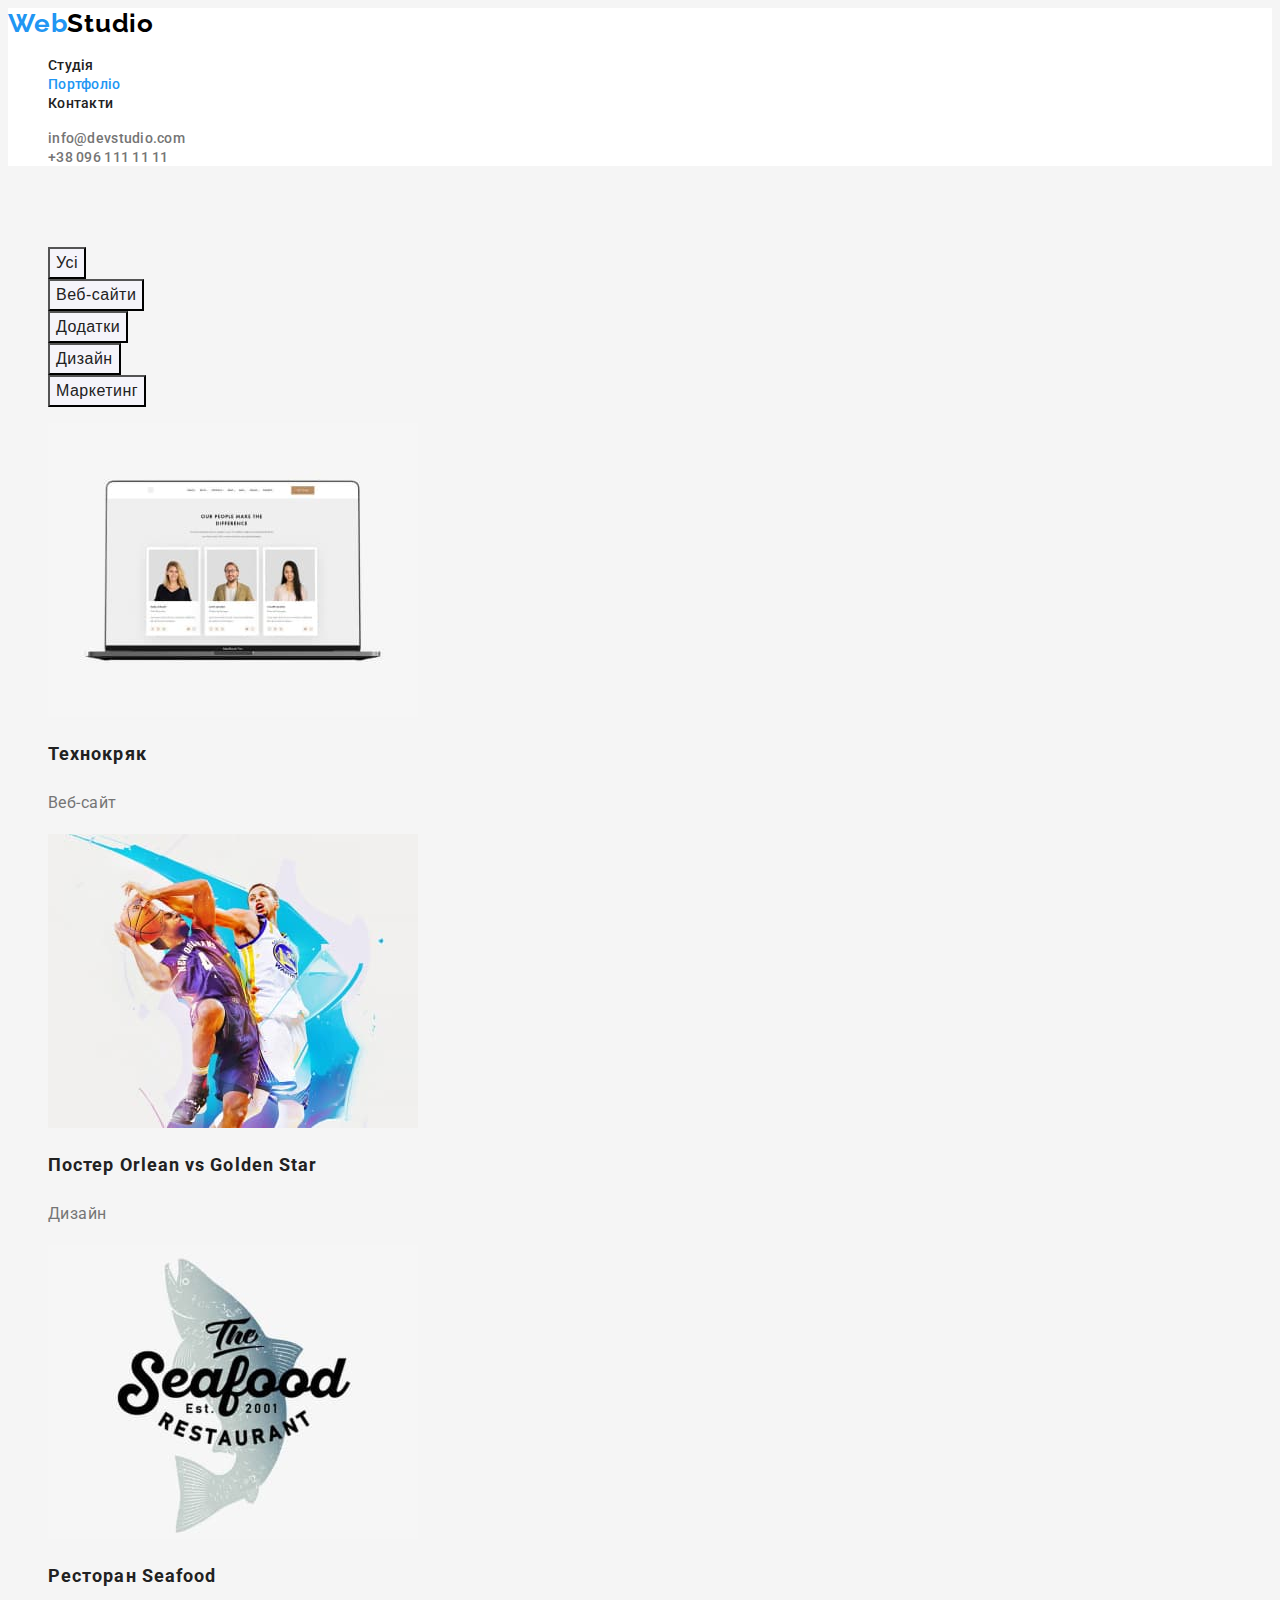
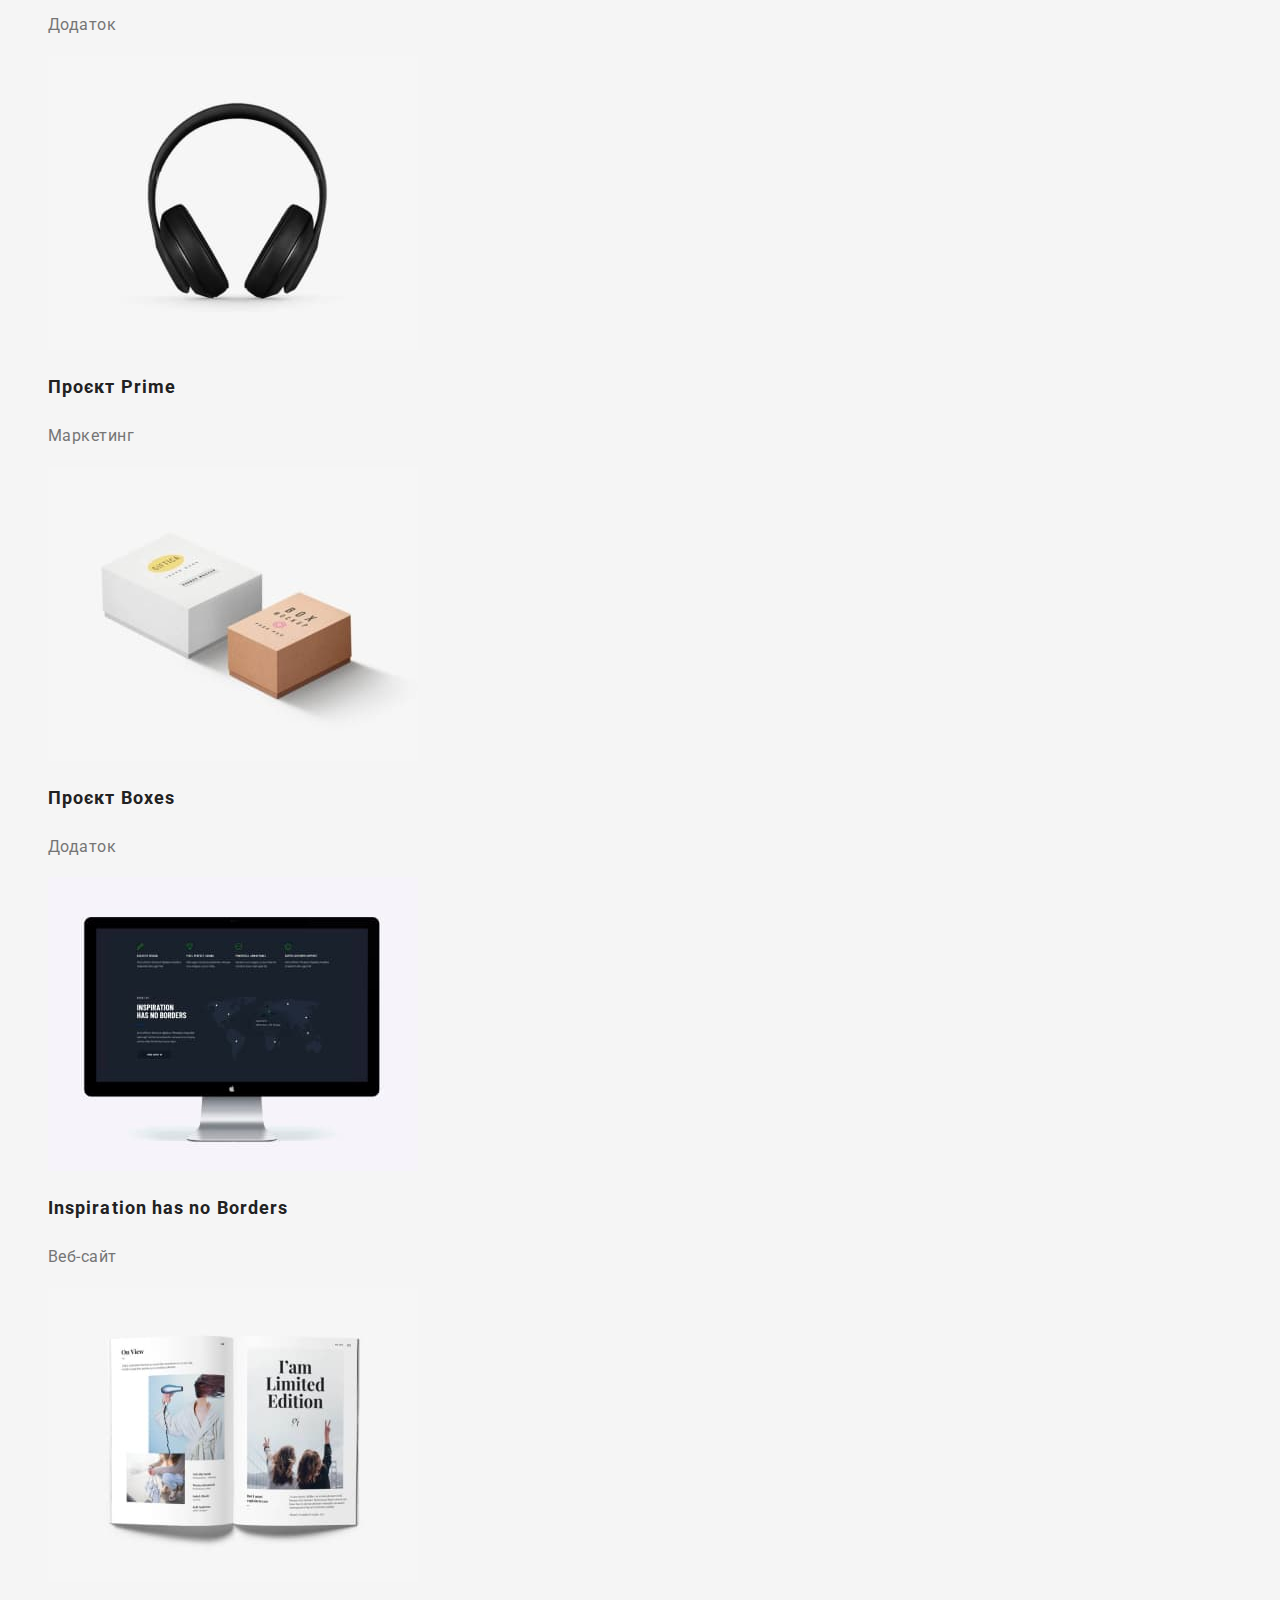
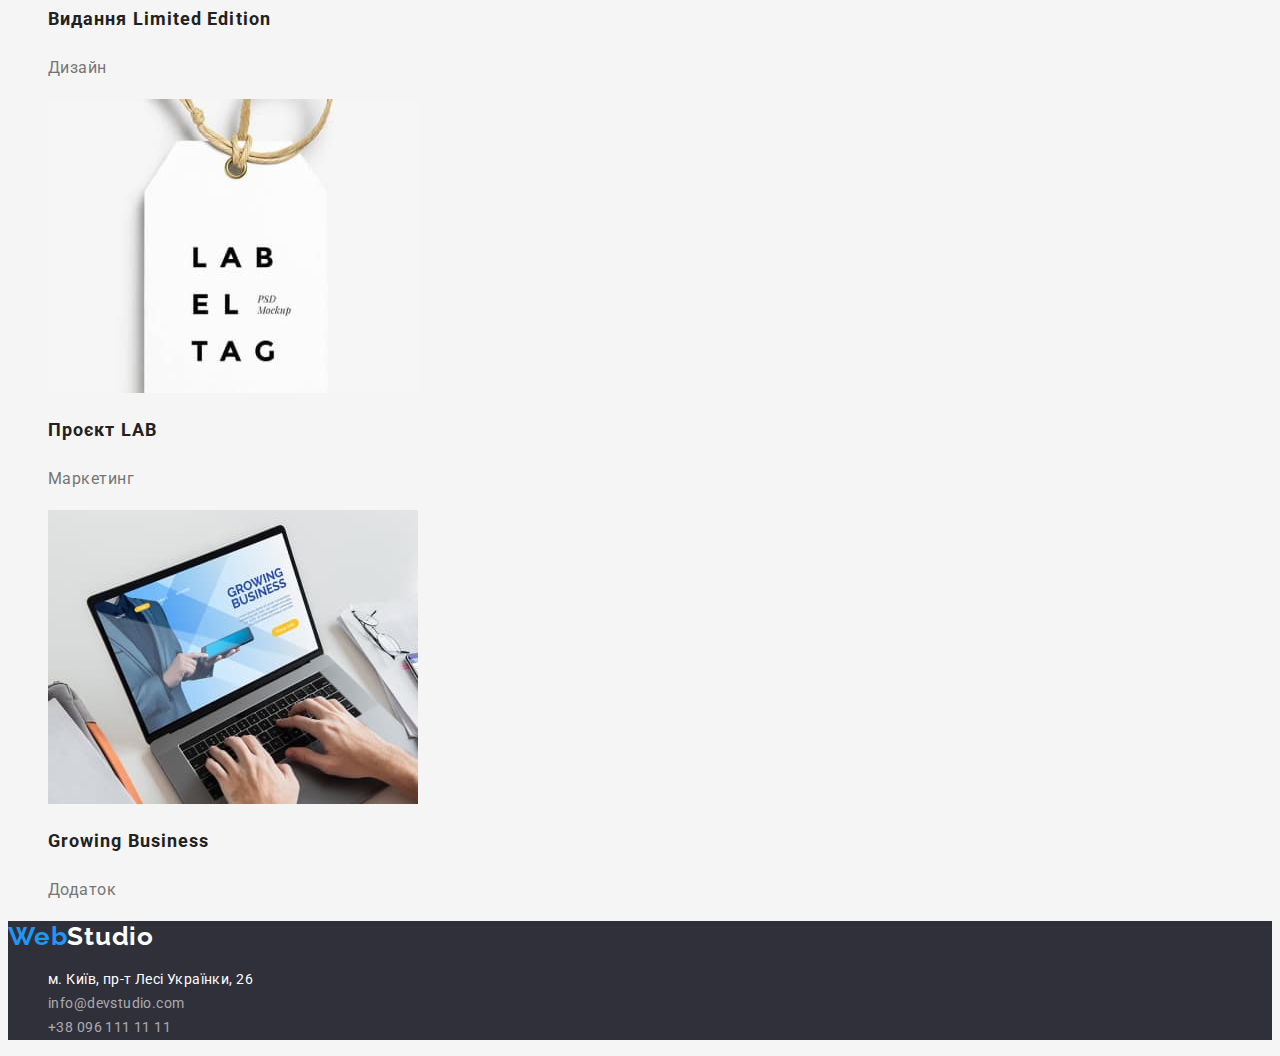
==== portfolio.html @ 273d7da5 "Files added" ====
<!DOCTYPE html>
<html lang="uk">
<head>
  <meta charset="UTF-8">
  <meta http-equiv="X-UA-Compatible" content="IE=edge">
  <meta name="viewport" content="width=device-width, initial-scale=1.0">
  <title>Портфоліо</title>
  <link rel="stylesheet" href="./css/styles.css">
  <link rel="preconnect" href="https://fonts.googleapis.com">
  <link rel="preconnect" href="https://fonts.gstatic.com" crossorigin>
  <link href="https://fonts.googleapis.com/css2?family=Raleway:wght@700&family=Roboto:wght@400;500;700;900&display=swap"
    rel="stylesheet">

</head>
<body>
  <header class="header-box">
    <nav>
      <a class="logo" href="./index.html" lang="en">Web<span class="logo-header">Studio</span></a>
      <ul class="site-nav list">
        <li><a class="link" href="./index.html">Студія</a></li>
        <li><a class="link active" href="./portfolio.html">Портфоліо</a></li>
        <li><a class="link" href="#">Контакти</a></li>
      </ul>
    </nav>
    <ul class="contacts-header list">
      <li><a class="link" href="mailto:info@devstudio.com" lang="en">info@devstudio.com</a></li>
      <li><a class="link" href="tel:+380961111111">+38 096 111 11 11</a></li>
    </ul>
  </header>

  <main>
    <section class="portfolio">
      <!-- h1 Портфоліо скритий-->
      <h1 class="title">Портфоліо</h1>
      <ul class="filter-items list" >
        <li><button class="btn" type="button">Усі</button></li>
        <li><button class="btn" type="button">Веб-сайти</button></li>
        <li><button class="btn" type="button">Додатки</button></li>
        <li><button class="btn" type="button">Дизайн</button></li>
        <li><button class="btn" type="button">Маркетинг</button></li>
      </ul>
   
      <ul class="items list">
        <li>
          <a href="#">
            <img src="./images/web-site.jpg" alt="леп-топ з веб-сайтом" width="370" height="294">
            <h2 class="subtitle">Технокряк</h2>
            <p class="text">Веб-сайт</p>
          </a>
        </li>

        <li>
          <a href="#">
            <img src="./images/basketball-players.jpg" alt="два професійних баскетболісти" width="370" height="294">
            <h2 class="subtitle" >Постер <span lang="en">Orlean vs Golden Star</span></h2>
            <p class="text">Дизайн</p>
          </a>
        </li>

        <li>
          <a href="#">
            <img src="./images/seafood-restaurant-logo.jpg" alt="" width="370" height="294">
            <h2 class="subtitle">Ресторан <span lang="en">Seafood</span></h2>
            <p class="text">Додаток</p>
          </a>
        </li>

        <li>
          <a href="#">
            <img src="./images/headphones.jpg" alt="" width="370" height="294">
            <h2 class="subtitle">Проєкт <span lang="en">Prime</span></h2>
            <p class="text">Маркетинг</p>
          </a>
        </li>

        <li>
          <a href="#">
            <img src="./images/product-boxes.jpg" alt="" width="370" height="294">
            <h2 class="subtitle">Проєкт <span lang="en">Boxes</span></h2>
            <p class="text">Додаток</p>
          </a>
        </li>

        <li>
          <a href="#">
            <img src="./images/computer-screen.jpg" alt="" width="370" height="294">
            <h2 class="subtitle" lang="en">Inspiration has no Borders</h2>
            <p class="text">Веб-сайт</p>
          </a>
        </li>

        <li>
          <a href="#">
            <img src="./images/magazine-illustration.jpg" alt="" width="370" height="294">
            <h2 class="subtitle">Видання <span lang="en">Limited Edition</span></h2>
            <p class="text">Дизайн</p>
          </a>
        </li>

        <li>
          <a href="#">
            <img src="./images/label-tag.jpg" alt="" width="370" height="294">
            <h2 class="subtitle">Проєкт <span lang="en">LAB</span></h2>
            <p class="text">Маркетинг</p>
          </a>
        </li>

        <li>
          <a href="#">
            <img src="./images/laptop-screen.jpg" alt="" width="370" height="294">
            <h2 class="subtitle" lang="en">Growing Business</h2>
            <p class="text">Додаток</p>
          </a>
        </li>
      </ul>

    </section>

  </main>
  
  <footer class="footer-box">
    <a class="logo" href="./index.html" lang="en">Web<span class="logo-footer">Studio</span></a>
    <address>
      <ul class="contacts-footer list">
        <li><a class="link address" href="https://goo.gl/maps/fWf7DQZ6pMGL4R4Q6" target="_blank">м. Київ, пр-т Лесі Українки, 26</a></li>
        <li><a class="link" href="mailto:info@devstudio.com" lang="en">info@devstudio.com</a></li>
        <li><a class="link" href="tel:+380961111111">+38 096 111 11 11</a></li>
      </ul>
    </address>
  </footer>
  </body>
</html>
---- css/styles.css ----
/* font primary and buttons color #757575 */
/* font title color #212121 */
/* white font color #FFFFFF */
/* accent color #2196F3 */
/* header logo font #000000 */
/* footer contacts font rgba(255, 255, 255, 0.6) */

/* header background color #FFFFFF */
/* primary background color #F5F5F5 */
/* secondary background color #F5F4FA */
/* hero and footer background color #2F303A */
/* active btn #188CE8 */

:root {
  --primary-color: #757575;
  --title-color: #212121;
  --accent-color: #2196F3;
  --white-font-color: #FFFFFF;
  --header-logo-color: #000000;
  --footer-contacts-color: rgba(255, 255, 255, 0.6);
  --header-background-color: #FFFFFF;
  --primary-background-color: #F5F5F5;
  --secondary-background-color: #F5F4FA;
  --hero-footer-background-color: #2F303A;
  --active-btn: #188CE8;
}


body {
  font-family: 'Roboto', sans-serif;
  color: var(--primary-color);
  background-color: var(--primary-background-color);
}




/* Logo for header and footer*/

.logo {
  font-family: 'Raleway', sans-serif;
  font-weight: 700;
  font-size: 26px;
  line-height: 1.19;
  letter-spacing: 0.03em;
  color: var(--accent-color);
}

.logo-header {
  color: var(--header-logo-color);
}

.logo-footer {
  color: var(--white-font-color);
}

/* Header */

.site-nav .link {
  font-weight: 500;
  font-size: 14px;
  line-height: 1.14;
  letter-spacing: 0.02em;
  color: var(--title-color);
}

.site-nav .active {
  color: var(--accent-color);
}

.site-nav .link:hover,
.site-nav .link:focus {
  color: var(--accent-color);
}

.contacts-header .link {
  font-weight: 500;
  font-size: 14px;
  line-height: 1.14;
  letter-spacing: 0.02em;
}

.contacts-header .link:hover,
.contacts-header .link:focus {
  color: var(--accent-color);
}

.header-box {
  background-color: var(--header-background-color);
}

/* Studio page - Hero */

.hero .title {
  font-weight: 900;
  font-size: 44px;
  line-height: 1.36;
  letter-spacing: 0.06em;
  text-transform: uppercase;
  color: var(--white-font-color);
}

.hero .btn {
  font-weight: 700;
  font-size: 16px;
  line-height: 1.87;
  letter-spacing: 0.06em;
  color: var(--white-font-color);
  background-color: var(--accent-color);
}

.hero .btn:hover,
.hero .btn:focus {
  background-color: var(--active-btn);
  cursor: pointer;
}

.hero {
  background-color: var(--hero-footer-background-color);
}

/* Studio page - Features */

.features .title {
  visibility: hidden;
}

.features .subtitle {
  font-weight: 700;
  font-size: 14px;
  line-height: 1.14;
  letter-spacing: 0.03em;
  text-transform: uppercase;
  color: var(--title-color);
}

.features .text {
  font-size: 14px;
  line-height: 1.71;
  letter-spacing: 0.03em;
}

/* Studio page - Services */

.services .title {
  font-weight: 700;
  font-size: 36px;
  line-height: 1.16;
  letter-spacing: 0.03em;
  color: var(--title-color);
}

/* Studio page - Team */

.team .title {
  font-weight: 700;
  font-size: 36px;
  line-height: 1.16;
  letter-spacing: 0.03em;
  color: var(--title-color);
}

.team .subtitle {
  font-weight: 500;
  font-size: 16px;
  line-height: 1.19;
  letter-spacing: 0.03em;
  color: var(--title-color);
}

.team .text {
  font-size: 16px;
  line-height: 1.19;
  letter-spacing: 0.03em;
}

.team {
  background-color: var(--secondary-background-color);
}

/* Portfolio page - Buttons */

.portfolio .title {
  visibility: hidden;
}

.portfolio .btn {
  font-weight: 500;
  font-size: 16px;
  line-height: 1.63;
  letter-spacing: 0.03em;
  color: var(--title-color);
  background-color: var(--secondary-background-color);
}

.portfolio .btn:hover,
.portfolio .btn:focus {
  color: var(--white-font-color);
  background-color: var(--accent-color);
  cursor: pointer;
}

/* Portfolio - work samples */

.portfolio .subtitle {
  font-weight: 700;
  font-size: 18px;
  line-height: 2;
  letter-spacing: 0.06em;
  color: var(--title-color);
}

.portfolio .text {
  font-size: 16px;
  line-height: 1.87;
  letter-spacing: 0.03em;
}


/* Footer */

.contacts-footer .link {
  font-style: normal;
  font-size: 14px;
  line-height: 1.71;
  letter-spacing: 0.03em;
  color: var(--footer-contacts-color);
}

.contacts-footer .address {
  color: var(--white-font-color);
}
 
.contacts-footer .link:hover,
.contacts-footer .link:focus {
  color: var(--accent-color);
}

.footer-box {
  background-color: var(--hero-footer-background-color);
}

/* removes default color and under-line for hyperlinks */

a {
  text-decoration: none;
  color: inherit
}

/* removes bullets from ul */

.list {
  list-style: none;
}
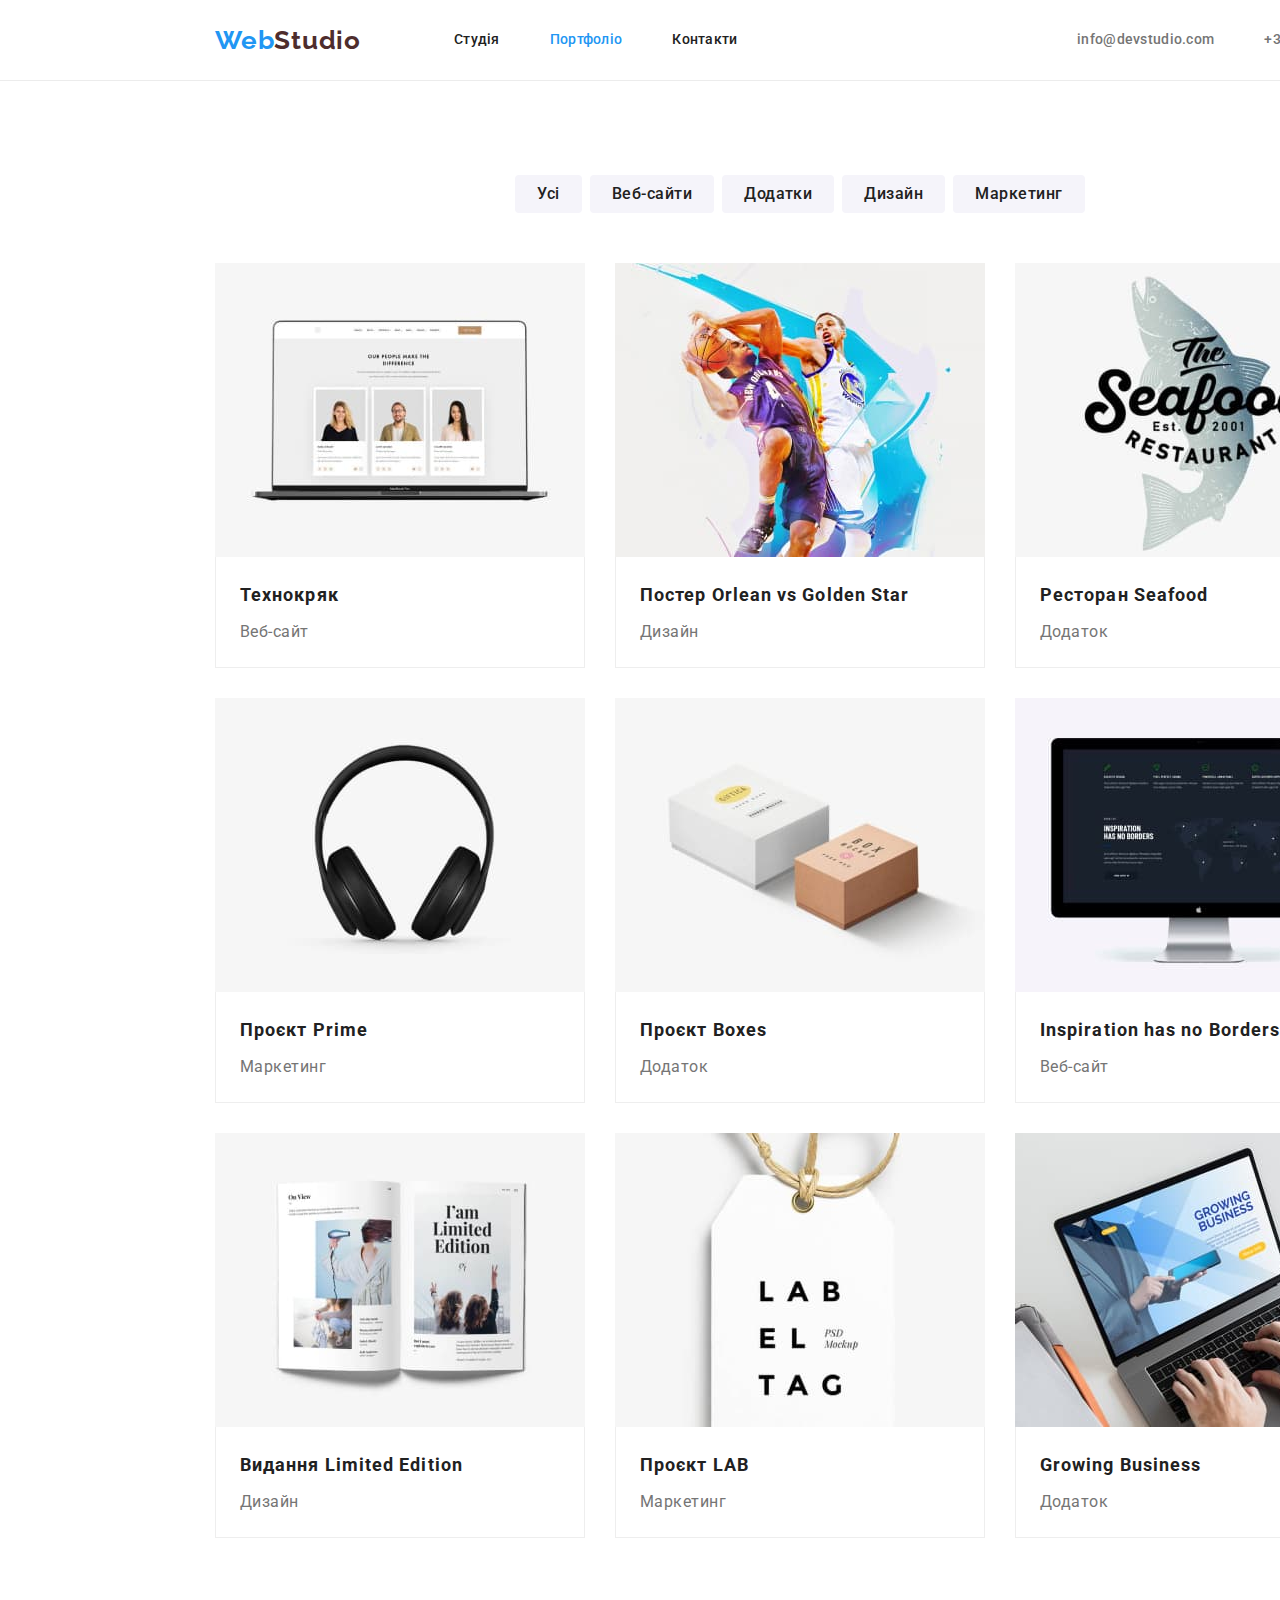
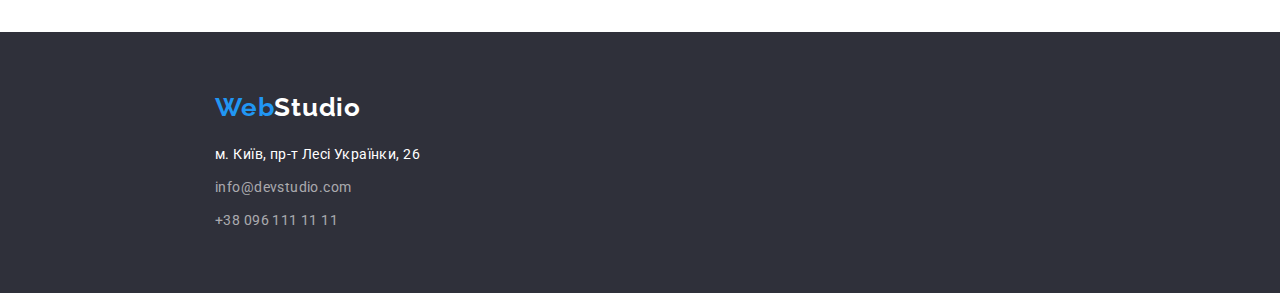
==== commit 751f3a5a: "HW3 completed" ====
--- a/portfolio.html
+++ b/portfolio.html
@@ -5,128 +5,151 @@
   <meta http-equiv="X-UA-Compatible" content="IE=edge">
   <meta name="viewport" content="width=device-width, initial-scale=1.0">
   <title>Портфоліо</title>
-  <link rel="stylesheet" href="./css/styles.css">
   <link rel="preconnect" href="https://fonts.googleapis.com">
   <link rel="preconnect" href="https://fonts.gstatic.com" crossorigin>
   <link href="https://fonts.googleapis.com/css2?family=Raleway:wght@700&family=Roboto:wght@400;500;700;900&display=swap"
     rel="stylesheet">
+  <link rel="stylesheet" href="https://cdnjs.cloudflare.com/ajax/libs/modern-normalize/1.1.0/modern-normalize.min.css">
+  <link rel="stylesheet" href="./css/styles.css">
 
 </head>
 <body>
-  <header class="header-box">
-    <nav>
-      <a class="logo" href="./index.html" lang="en">Web<span class="logo-header">Studio</span></a>
-      <ul class="site-nav list">
-        <li><a class="link" href="./index.html">Студія</a></li>
-        <li><a class="link active" href="./portfolio.html">Портфоліо</a></li>
-        <li><a class="link" href="#">Контакти</a></li>
+  <header class="header">
+    <div class="container">
+      <nav class="site-nav">
+        <a class="logo-header" href="./index.html" lang="en">Web<span class="logo-black">Studio</span></a>
+        <ul class="sub-nav list">
+          <li class="item"><a href="./index.html">Студія</a></li>
+          <li class="item active"><a href="./portfolio.html">Портфоліо</a></li>
+          <li class="item"><a href="#">Контакти</a></li>
+        </ul>
+      </nav>
+      <ul class="contacts-header list">
+        <li class="item"><a href="mailto:info@devstudio.com" lang="en">info@devstudio.com</a></li>
+        <li class="item"><a href="tel:+380961111111">+38 096 111 11 11</a></li>
       </ul>
-    </nav>
-    <ul class="contacts-header list">
-      <li><a class="link" href="mailto:info@devstudio.com" lang="en">info@devstudio.com</a></li>
-      <li><a class="link" href="tel:+380961111111">+38 096 111 11 11</a></li>
-    </ul>
+    </div>
   </header>
 
   <main>
-    <section class="portfolio">
-      <!-- h1 Портфоліо скритий-->
-      <h1 class="title">Портфоліо</h1>
-      <ul class="filter-items list" >
-        <li><button class="btn" type="button">Усі</button></li>
-        <li><button class="btn" type="button">Веб-сайти</button></li>
-        <li><button class="btn" type="button">Додатки</button></li>
-        <li><button class="btn" type="button">Дизайн</button></li>
-        <li><button class="btn" type="button">Маркетинг</button></li>
-      </ul>
-   
-      <ul class="items list">
-        <li>
-          <a href="#">
-            <img src="./images/web-site.jpg" alt="леп-топ з веб-сайтом" width="370" height="294">
-            <h2 class="subtitle">Технокряк</h2>
-            <p class="text">Веб-сайт</p>
-          </a>
-        </li>
-
-        <li>
-          <a href="#">
-            <img src="./images/basketball-players.jpg" alt="два професійних баскетболісти" width="370" height="294">
-            <h2 class="subtitle" >Постер <span lang="en">Orlean vs Golden Star</span></h2>
-            <p class="text">Дизайн</p>
-          </a>
-        </li>
-
-        <li>
-          <a href="#">
-            <img src="./images/seafood-restaurant-logo.jpg" alt="" width="370" height="294">
-            <h2 class="subtitle">Ресторан <span lang="en">Seafood</span></h2>
-            <p class="text">Додаток</p>
-          </a>
-        </li>
-
-        <li>
-          <a href="#">
-            <img src="./images/headphones.jpg" alt="" width="370" height="294">
-            <h2 class="subtitle">Проєкт <span lang="en">Prime</span></h2>
-            <p class="text">Маркетинг</p>
-          </a>
-        </li>
-
-        <li>
-          <a href="#">
-            <img src="./images/product-boxes.jpg" alt="" width="370" height="294">
-            <h2 class="subtitle">Проєкт <span lang="en">Boxes</span></h2>
-            <p class="text">Додаток</p>
-          </a>
-        </li>
-
-        <li>
-          <a href="#">
-            <img src="./images/computer-screen.jpg" alt="" width="370" height="294">
-            <h2 class="subtitle" lang="en">Inspiration has no Borders</h2>
-            <p class="text">Веб-сайт</p>
-          </a>
-        </li>
-
-        <li>
-          <a href="#">
-            <img src="./images/magazine-illustration.jpg" alt="" width="370" height="294">
-            <h2 class="subtitle">Видання <span lang="en">Limited Edition</span></h2>
-            <p class="text">Дизайн</p>
-          </a>
-        </li>
-
-        <li>
-          <a href="#">
-            <img src="./images/label-tag.jpg" alt="" width="370" height="294">
-            <h2 class="subtitle">Проєкт <span lang="en">LAB</span></h2>
-            <p class="text">Маркетинг</p>
-          </a>
-        </li>
-
-        <li>
-          <a href="#">
-            <img src="./images/laptop-screen.jpg" alt="" width="370" height="294">
-            <h2 class="subtitle" lang="en">Growing Business</h2>
-            <p class="text">Додаток</p>
-          </a>
-        </li>
-      </ul>
-
+    <section class="portfolio section">
+      <div class="container">
+        <ul class="filter-buttons list">
+          <li><button class="btn" type="button">Усі</button></li>
+          <li><button class="btn" type="button">Веб-сайти</button></li>
+          <li><button class="btn" type="button">Додатки</button></li>
+          <li><button class="btn" type="button">Дизайн</button></li>
+          <li><button class="btn" type="button">Маркетинг</button></li>
+        </ul>
+        
+        <ul class="items list">
+          <li class="item">
+            <a href="#">
+              <img class="portfolio-img" class="img" src="./images/web-site.jpg" alt="леп-топ з веб-сайтом" width="370">
+              <div class="portfolio-description">
+                <h2 class="subtitle">Технокряк</h2>
+                <p class="text">Веб-сайт</p>
+              </div>  
+            </a>
+          </li>
+        
+          <li class="item">
+            <a href="#">
+              <img class="portfolio-img" src="./images/basketball-players.jpg" alt="два професійних баскетболісти" width="370">
+              <div class="portfolio-description">
+                <h2 class="subtitle">Постер <span lang="en">Orlean vs Golden Star</span></h2>
+                <p class="text">Дизайн</p>
+              </div>
+            </a>
+          </li>
+        
+          <li class="item">
+            <a href="#">
+              <img class="portfolio-img" src="./images/seafood-restaurant-logo.jpg" alt="" width="370">
+              <div class="portfolio-description">
+                <h2 class="subtitle">Ресторан <span lang="en">Seafood</span></h2>
+                <p class="text">Додаток</p>
+              </div>  
+            </a>
+          </li>
+        
+          <li class="item">
+            <a href="#">
+              <img class="portfolio-img" src="./images/headphones.jpg" alt="" width="370">
+              <div class="portfolio-description">
+                <h2 class="subtitle">Проєкт <span lang="en">Prime</span></h2>
+                <p class="text">Маркетинг</p>
+              </div>  
+            </a>
+          </li>
+        
+          <li class="item">
+            <a href="#">
+              <img class="portfolio-img" src="./images/product-boxes.jpg" alt="" width="370">
+              <div class="portfolio-description">
+                <h2 class="subtitle">Проєкт <span lang="en">Boxes</span></h2>
+                <p class="text">Додаток</p>
+              </div>  
+            </a>
+          </li>
+        
+          <li class="item">
+            <a href="#">
+              <img class="portfolio-img" src="./images/computer-screen.jpg" alt="" width="370">
+              <div class="portfolio-description">
+                <h2 class="subtitle" lang="en">Inspiration has no Borders</h2>
+                <p class="text">Веб-сайт</p>
+              </div>  
+            </a>
+          </li>
+        
+          <li class="item">
+            <a href="#">
+              <img class="portfolio-img" src="./images/magazine-illustration.jpg" alt="" width="370">
+              <div class="portfolio-description">
+                <h2 class="subtitle">Видання <span lang="en">Limited Edition</span></h2>
+                <p class="text">Дизайн</p>
+              </div>  
+            </a>
+          </li>
+        
+          <li class="item">
+            <a href="#">
+              <img class="portfolio-img" src="./images/label-tag.jpg" alt="" width="370">
+              <div class="portfolio-description">
+                <h2 class="subtitle">Проєкт <span lang="en">LAB</span></h2>
+                <p class="text">Маркетинг</p>
+              </div>  
+            </a>
+          </li>
+        
+          <li class="item">
+            <a href="#">
+              <img class="portfolio-img" src="./images/laptop-screen.jpg" alt="" width="370">
+              <div class="portfolio-description">
+                <h2 class="subtitle" lang="en">Growing Business</h2>
+                <p class="text">Додаток</p>
+              </div>  
+            </a>
+          </li>
+        </ul>
+      </div>
     </section>
 
   </main>
   
-  <footer class="footer-box">
-    <a class="logo" href="./index.html" lang="en">Web<span class="logo-footer">Studio</span></a>
-    <address>
-      <ul class="contacts-footer list">
-        <li><a class="link address" href="https://goo.gl/maps/fWf7DQZ6pMGL4R4Q6" target="_blank">м. Київ, пр-т Лесі Українки, 26</a></li>
-        <li><a class="link" href="mailto:info@devstudio.com" lang="en">info@devstudio.com</a></li>
-        <li><a class="link" href="tel:+380961111111">+38 096 111 11 11</a></li>
-      </ul>
-    </address>
+  <footer class="footer">
+    <div class="container">
+      <a class="logo-footer" href="./index.html" lang="en">Web<span class="logo-white">Studio</span></a>
+      <address>
+        <ul class="contacts-footer list">
+          <li class="item address"><a href="https://goo.gl/maps/fWf7DQZ6pMGL4R4Q6" target="_blank">м. Київ, пр-т Лесі
+              Українки, 26</a></li>
+          <li class="item"><a href="mailto:info@devstudio.com" lang="en">info@devstudio.com</a></li>
+          <li class="item"><a href="tel:+380961111111">+38 096 111 11 11</a></li>
+        </ul>
+      </address>
+    </div>
   </footer>
   </body>
 </html>--- a/css/styles.css
+++ b/css/styles.css
@@ -1,3 +1,13 @@
+html {
+  box-sizing: border-box;
+}
+
+*,
+*::before,
+*::after {
+  box-sizing: inherit;
+}
+
 /* font primary and buttons color #757575 */
 /* font title color #212121 */
 /* white font color #FFFFFF */
@@ -5,8 +15,7 @@
 /* header logo font #000000 */
 /* footer contacts font rgba(255, 255, 255, 0.6) */
 
-/* header background color #FFFFFF */
-/* primary background color #F5F5F5 */
+/* primary background color #FFFFFF */
 /* secondary background color #F5F4FA */
 /* hero and footer background color #2F303A */
 /* active btn #188CE8 */
@@ -16,13 +25,14 @@
   --title-color: #212121;
   --accent-color: #2196F3;
   --white-font-color: #FFFFFF;
-  --header-logo-color: #000000;
+  --header-logo-color: #4e2d2d;
   --footer-contacts-color: rgba(255, 255, 255, 0.6);
-  --header-background-color: #FFFFFF;
-  --primary-background-color: #F5F5F5;
+  --primary-background-color: #FFFFFF;
   --secondary-background-color: #F5F4FA;
   --hero-footer-background-color: #2F303A;
   --active-btn: #188CE8;
+  --card-border: #EEEEEE;
+  --border-line: #ECECEC;
 }
 
 
@@ -35,28 +45,88 @@
 
 
 
-/* Logo for header and footer*/
-
-.logo {
+.container {
+  width: 1200px;
+  padding-left: 15px;
+  padding-right: 15px;
+  margin-left: auto;
+  margin-right: auto;
+ 
+}
+
+.section {
+  padding-top: 94px;
+  padding-bottom: 94px;
+}
+
+.list {
+  list-style: none;
+}
+
+a {
+  text-decoration: none;
+  color: inherit
+}
+
+h1,
+h2,
+h3,
+p {
+  margin-top: 0;
+  margin-bottom: 0;
+}
+
+ul {
+  margin-top: 0;
+  margin-bottom: 0;
+  padding: 0;
+}
+
+
+/*---------------------------- Header--------------------------- */
+
+.header {
+  width: 1600px;
+  margin-left: auto;
+  margin-right: auto;
+  border-bottom: 1px solid var(--border-line);
+}
+
+.logo-header {
   font-family: 'Raleway', sans-serif;
   font-weight: 700;
   font-size: 26px;
   line-height: 1.19;
   letter-spacing: 0.03em;
   color: var(--accent-color);
-}
-
-.logo-header {
+  margin-right: 93px;
+}
+
+.logo-black {
   color: var(--header-logo-color);
 }
 
-.logo-footer {
-  color: var(--white-font-color);
-}
-
-/* Header */
-
-.site-nav .link {
+.header .container {
+  display: flex;
+  justify-content: space-between;
+  align-items: center;
+  min-height: 80px;
+}
+
+.site-nav {
+  display: flex;
+}
+
+.sub-nav {
+  display: flex;
+  align-items: center;
+}
+
+.contacts-header {
+  display: flex;
+}
+
+.sub-nav .item {
   font-weight: 500;
   font-size: 14px;
   line-height: 1.14;
@@ -64,32 +134,47 @@
   color: var(--title-color);
 }
 
+.sub-nav .item:not(:last-child) {
+  margin-right: 50px;
+}
+
 .site-nav .active {
   color: var(--accent-color);
 }
 
-.site-nav .link:hover,
-.site-nav .link:focus {
-  color: var(--accent-color);
-}
-
-.contacts-header .link {
+.site-nav .item:hover,
+.site-nav .item:focus {
+  color: var(--accent-color);
+}
+
+.contacts-header .item {
   font-weight: 500;
   font-size: 14px;
   line-height: 1.14;
   letter-spacing: 0.02em;
 }
 
-.contacts-header .link:hover,
-.contacts-header .link:focus {
-  color: var(--accent-color);
-}
-
-.header-box {
-  background-color: var(--header-background-color);
-}
-
-/* Studio page - Hero */
+.contacts-header .item:first-child {
+  margin-right: 50px;
+}
+
+.contacts-header .item:hover,
+.contacts-header .item:focus {
+  color: var(--accent-color);
+}
+
+/*-----------------------------Studio page-Hero------------------------------- */
+
+.hero.section {
+  width: 1600px;
+  margin-left: auto;
+  margin-right: auto;
+  padding-top: 200px;
+  padding-bottom: 200px;
+  text-align: center;
+  background-color: var(--hero-footer-background-color);
+}
+
 
 .hero .title {
   font-weight: 900;
@@ -98,13 +183,23 @@
   letter-spacing: 0.06em;
   text-transform: uppercase;
   color: var(--white-font-color);
+  text-align: center;
+  min-width: 696px;
+  margin-bottom: 30px;
 }
 
 .hero .btn {
+  display: inline-block;
   font-weight: 700;
   font-size: 16px;
   line-height: 1.87;
+  text-align: center;
   letter-spacing: 0.06em;
+  min-width: 216px;
+  box-shadow: 0px 4px 4px rgba(0, 0, 0, 0.15);
+  border-radius: 4px;
+  border-style: none;
+  padding: 10px 32px;
   color: var(--white-font-color);
   background-color: var(--accent-color);
 }
@@ -115,14 +210,21 @@
   cursor: pointer;
 }
 
-.hero {
-  background-color: var(--hero-footer-background-color);
-}
-
-/* Studio page - Features */
-
-.features .title {
-  visibility: hidden;
+
+/*-----------------------Studio page - Features----------------------------------*/
+
+
+
+.features.section {
+  width: 1600px;
+  margin-left: auto;
+  margin-right: auto;
+  text-align: center;
+}
+
+.features .items {
+  display: flex;
+  justify-content: space-between;
 }
 
 .features .subtitle {
@@ -131,16 +233,29 @@
   line-height: 1.14;
   letter-spacing: 0.03em;
   text-transform: uppercase;
-  color: var(--title-color);
+  text-align: left;
+  color: var(--title-color);
+  width: 270px;
+  margin-bottom: 10px;
 }
 
 .features .text {
   font-size: 14px;
   line-height: 1.71;
   letter-spacing: 0.03em;
-}
-
-/* Studio page - Services */
+  text-align: left;
+  width: 270px;
+}
+
+/* -------------------------Studio page - Services------------------------------ */
+
+.services.section {
+  width: 1600px;
+  margin-left: auto;
+  margin-right: auto;
+  padding-top: 0;
+  text-align: center;
+}
 
 .services .title {
   font-weight: 700;
@@ -148,9 +263,28 @@
   line-height: 1.16;
   letter-spacing: 0.03em;
   color: var(--title-color);
-}
-
-/* Studio page - Team */
+  text-align: center;
+  min-width: 366px;
+  margin-bottom: 50px;
+}
+
+.services .items {
+  display: flex;
+  justify-content: space-between;
+}
+
+.services .img {
+  display: block;
+}
+
+/*------------------------- Studio page - Team---------------------------------- */
+
+.team.section {
+  width: 1600px;
+  margin-left: auto;
+  margin-right: auto;
+  background-color: var(--secondary-background-color);
+}
 
 .team .title {
   font-weight: 700;
@@ -158,6 +292,28 @@
   line-height: 1.16;
   letter-spacing: 0.03em;
   color: var(--title-color);
+  text-align: center;
+  min-width: 264px;
+  margin-bottom: 50px;
+}
+
+.team .items {
+  display: flex;
+  justify-content: space-between;
+}
+
+.team .item {
+  width: 270px;
+  text-align: center;
+  border-radius: 0 0 4px 4px;
+  box-shadow: 0px 1px 3px rgba(0, 0, 0, 0.12), 0px 1px 1px rgba(0, 0, 0, 0.14), 0px 2px 1px rgba(0, 0, 0, 0.2);
+  background-color: var(--primary-background-color);
+  padding-bottom: 30px;
+}
+
+.team .img {
+  display: block;
+  margin-bottom: 30px;
 }
 
 .team .subtitle {
@@ -166,6 +322,7 @@
   line-height: 1.19;
   letter-spacing: 0.03em;
   color: var(--title-color);
+  margin-bottom: 10px;
 }
 
 .team .text {
@@ -174,21 +331,34 @@
   letter-spacing: 0.03em;
 }
 
-.team {
-  background-color: var(--secondary-background-color);
-}
-
-/* Portfolio page - Buttons */
-
-.portfolio .title {
-  visibility: hidden;
+/* ------------------------Portfolio page - Buttons--------------------------------- */
+
+.portfolio.section {
+  width: 1600px;
+  margin-left: auto;
+  margin-right: auto;
+}
+
+.filter-buttons {
+  display: flex;
+  justify-content: center;
+  margin-bottom: 50px;
+}
+
+.filter-buttons>li:not(:last-child) {
+  margin-right: 8px;
 }
 
 .portfolio .btn {
+  display: inline-block;
   font-weight: 500;
   font-size: 16px;
   line-height: 1.63;
   letter-spacing: 0.03em;
+  text-align: center;
+  border-radius: 4px;
+  padding: 6px 22px;
+  border-style: none;
   color: var(--title-color);
   background-color: var(--secondary-background-color);
 }
@@ -197,29 +367,81 @@
 .portfolio .btn:focus {
   color: var(--white-font-color);
   background-color: var(--accent-color);
+  box-shadow: 0px 3px 1px rgba(0, 0, 0, 0.1), 0px 1px 2px rgba(0, 0, 0, 0.08), 0px 2px 2px rgba(0, 0, 0, 0.12);
   cursor: pointer;
 }
 
-/* Portfolio - work samples */
+/* ----------------------Portfolio - work samples--------------------------------- */
+
+.portfolio .items {
+  display: flex;
+  flex-wrap: wrap;
+  justify-content: space-between; 
+}
+
+.portfolio-description {
+  width: 370px;
+  border-left: 1px solid var(--card-border);
+  border-right: 1px solid var(--card-border);
+  border-bottom: 1px solid var(--card-border);
+  background-color: var(--primary-background-color);
+  padding: 20px 24px;
+}
+
+.portfolio .item:nth-child(-n+6) {
+  margin-bottom: 30px;
+}
+
+.portfolio-img {
+  display: block;
+}
 
 .portfolio .subtitle {
+  width: 322px;
   font-weight: 700;
   font-size: 18px;
   line-height: 2;
+  text-align: left;
   letter-spacing: 0.06em;
   color: var(--title-color);
+  margin-bottom: 4px;
 }
 
 .portfolio .text {
+  width: 322px;
   font-size: 16px;
   line-height: 1.87;
   letter-spacing: 0.03em;
-}
-
-
-/* Footer */
-
-.contacts-footer .link {
+  text-align: left;
+}
+
+
+/* ------------------------------Footer------------------------------------- */
+
+.footer {
+  width: 1600px;
+  margin-left: auto;
+  margin-right: auto;
+  background-color: var(--hero-footer-background-color);
+}
+
+.logo-footer {
+  display: inline-block;
+  font-family: 'Raleway', sans-serif;
+  font-weight: 700;
+  font-size: 26px;
+  line-height: 1.19;
+  letter-spacing: 0.03em;
+  color: var(--accent-color);
+  margin-bottom: 20px;
+}
+
+.logo-white {
+  color: var(--white-font-color);
+}
+
+.contacts-footer .item {
+  display: block;
   font-style: normal;
   font-size: 14px;
   line-height: 1.71;
@@ -227,31 +449,19 @@
   color: var(--footer-contacts-color);
 }
 
+.contacts-footer .item:not(:last-child) {
+  margin-bottom: 9px;
+}
+
 .contacts-footer .address {
   color: var(--white-font-color);
 }
  
-.contacts-footer .link:hover,
-.contacts-footer .link:focus {
-  color: var(--accent-color);
-}
-
-.footer-box {
-  background-color: var(--hero-footer-background-color);
-}
-
-/* removes default color and under-line for hyperlinks */
-
-a {
-  text-decoration: none;
-  color: inherit
-}
-
-/* removes bullets from ul */
-
-.list {
-  list-style: none;
-}
-
-
-
+.contacts-footer .item:hover,
+.contacts-footer .item:focus {
+  color: var(--accent-color);
+}
+
+.footer .container {
+  padding: 60px 15px;
+}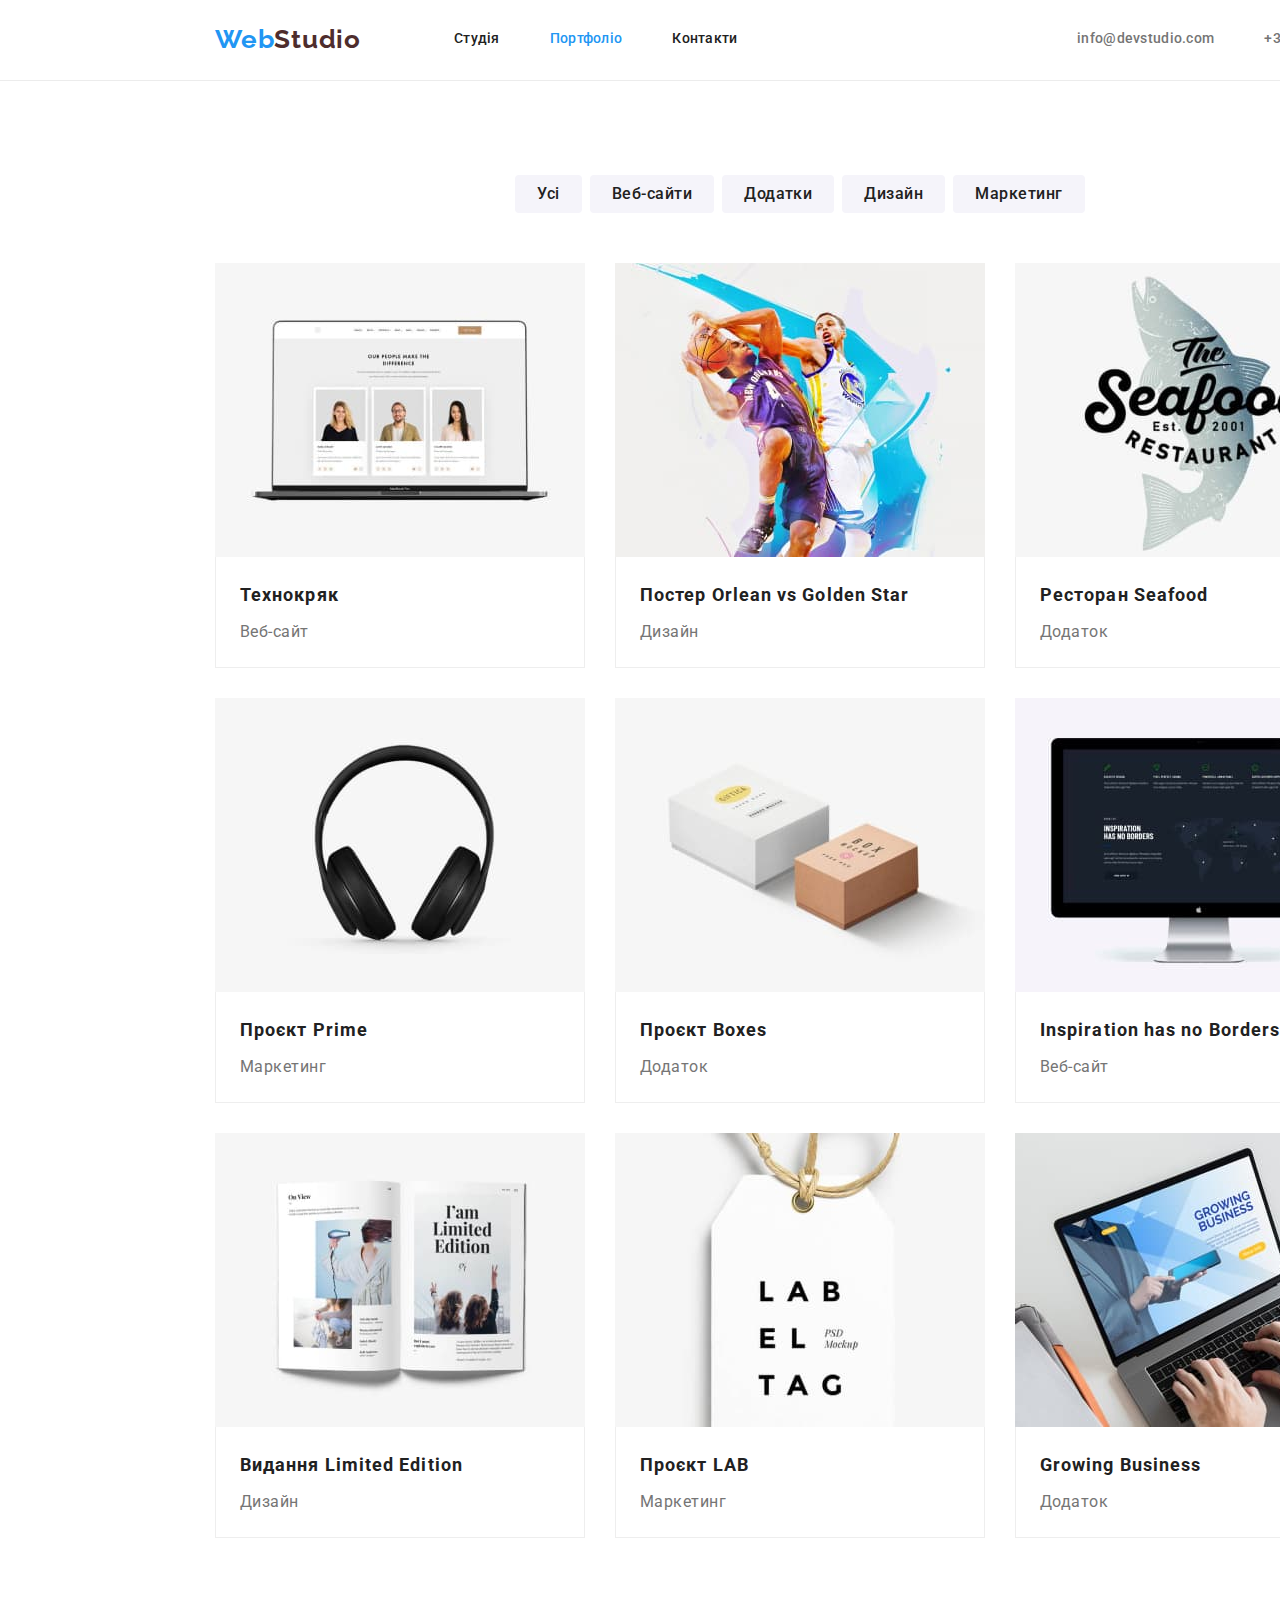
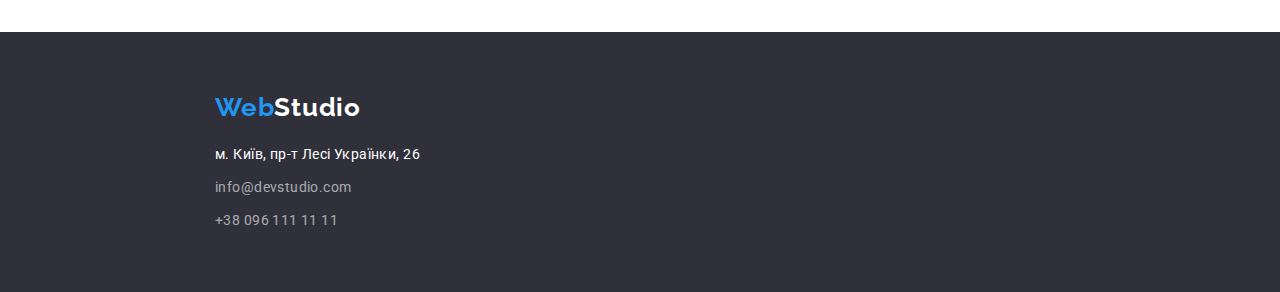
==== commit 9aafcbaf: "header, hero changes" ====
--- a/portfolio.html
+++ b/portfolio.html
@@ -45,7 +45,7 @@
         <ul class="items list">
           <li class="item">
             <a href="#">
-              <img class="portfolio-img" class="img" src="./images/web-site.jpg" alt="леп-топ з веб-сайтом" width="370">
+              <img class="portfolio-img" src="./images/web-site.jpg" alt="леп-топ з веб-сайтом" width="370">
               <div class="portfolio-description">
                 <h2 class="subtitle">Технокряк</h2>
                 <p class="text">Веб-сайт</p>
@@ -143,10 +143,10 @@
       <a class="logo-footer" href="./index.html" lang="en">Web<span class="logo-white">Studio</span></a>
       <address>
         <ul class="contacts-footer list">
-          <li class="item address"><a href="https://goo.gl/maps/fWf7DQZ6pMGL4R4Q6" target="_blank">м. Київ, пр-т Лесі
+          <li class="item"><a class="link address" href="https://goo.gl/maps/fWf7DQZ6pMGL4R4Q6" target="_blank">м. Київ, пр-т Лесі
               Українки, 26</a></li>
-          <li class="item"><a href="mailto:info@devstudio.com" lang="en">info@devstudio.com</a></li>
-          <li class="item"><a href="tel:+380961111111">+38 096 111 11 11</a></li>
+          <li class="item"><a class="link" href="mailto:info@devstudio.com" lang="en">info@devstudio.com</a></li>
+          <li class="item"><a class="link" href="tel:+380961111111">+38 096 111 11 11</a></li>
         </ul>
       </address>
     </div>
--- a/css/styles.css
+++ b/css/styles.css
@@ -57,6 +57,7 @@
 .section {
   padding-top: 94px;
   padding-bottom: 94px;
+  text-align: center;
 }
 
 .list {
@@ -82,6 +83,10 @@
   padding: 0;
 }
 
+li {
+  line-height: initial;
+}
+
 
 /*---------------------------- Header--------------------------- */
 
@@ -110,7 +115,8 @@
   display: flex;
   justify-content: space-between;
   align-items: center;
-  min-height: 80px;
+  padding-top: 24px;
+  padding-bottom: 25px;
 }
 
 .site-nav {
@@ -169,23 +175,22 @@
   width: 1600px;
   margin-left: auto;
   margin-right: auto;
-  padding-top: 200px;
-  padding-bottom: 200px;
+  padding: 200px 0; 
   text-align: center;
   background-color: var(--hero-footer-background-color);
 }
 
 
 .hero .title {
+  max-width: 696px;
   font-weight: 900;
   font-size: 44px;
   line-height: 1.36;
   letter-spacing: 0.06em;
   text-transform: uppercase;
   color: var(--white-font-color);
-  text-align: center;
   min-width: 696px;
-  margin-bottom: 30px;
+  margin: 0 auto 30px;
 }
 
 .hero .btn {
@@ -193,7 +198,6 @@
   font-weight: 700;
   font-size: 16px;
   line-height: 1.87;
-  text-align: center;
   letter-spacing: 0.06em;
   min-width: 216px;
   box-shadow: 0px 4px 4px rgba(0, 0, 0, 0.15);
@@ -381,9 +385,8 @@
 
 .portfolio-description {
   width: 370px;
-  border-left: 1px solid var(--card-border);
-  border-right: 1px solid var(--card-border);
-  border-bottom: 1px solid var(--card-border);
+  border: 1px solid var(--card-border);
+  border-top: none;
   background-color: var(--primary-background-color);
   padding: 20px 24px;
 }
@@ -440,8 +443,8 @@
   color: var(--white-font-color);
 }
 
-.contacts-footer .item {
-  display: block;
+.contacts-footer .link {
+  display: inline-block;
   font-style: normal;
   font-size: 14px;
   line-height: 1.71;
@@ -457,8 +460,8 @@
   color: var(--white-font-color);
 }
  
-.contacts-footer .item:hover,
-.contacts-footer .item:focus {
+.contacts-footer .link:hover,
+.contacts-footer .link:focus {
   color: var(--accent-color);
 }
 
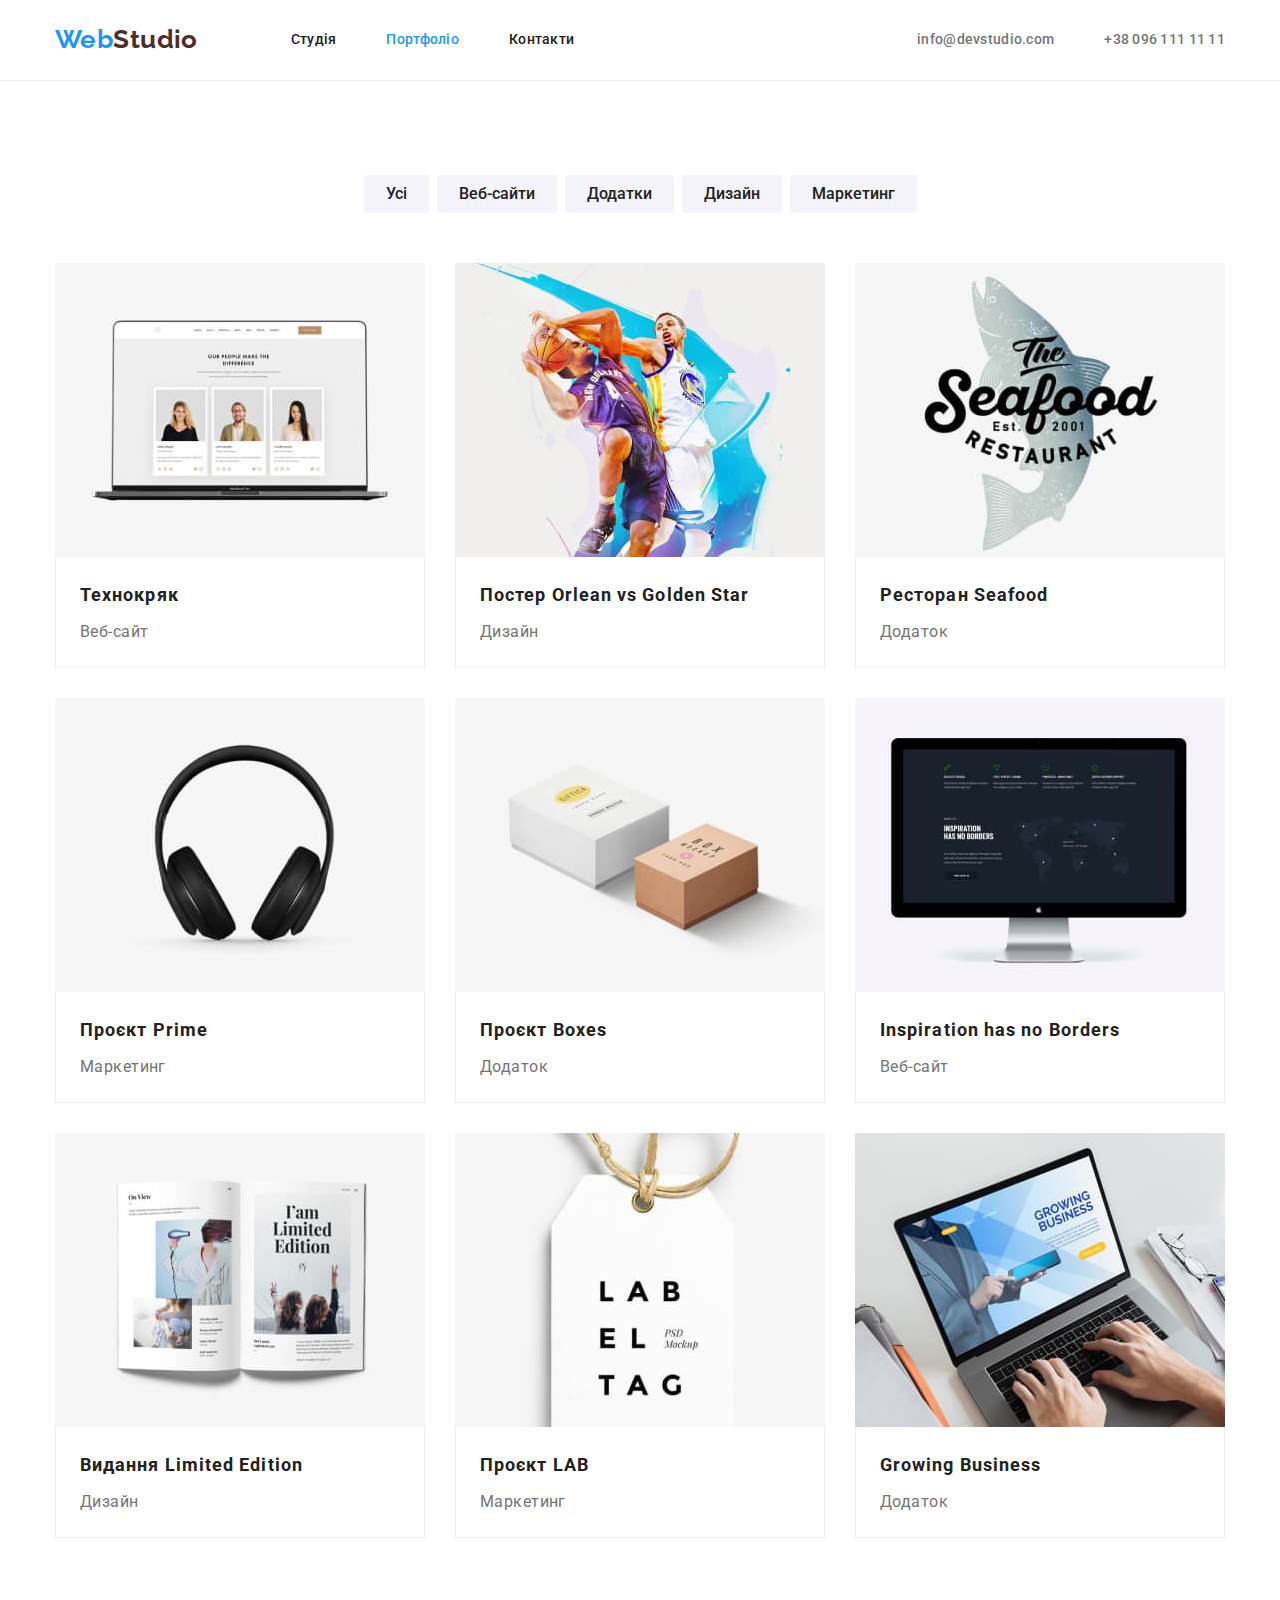
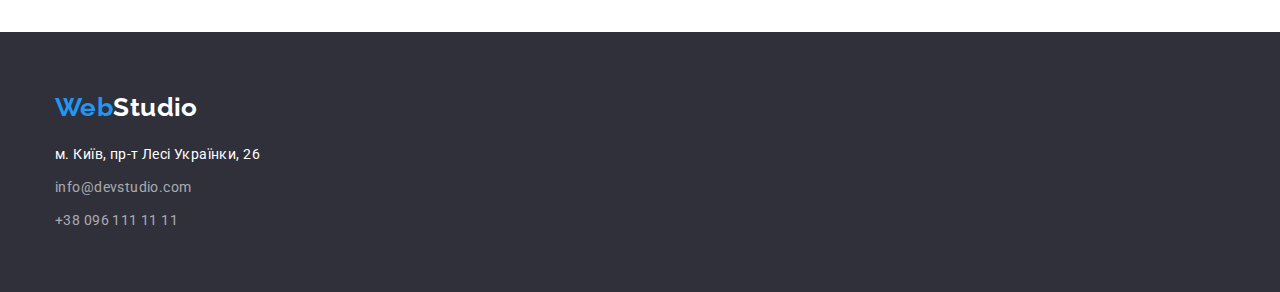
==== commit 0ce3d599: "1st review - corrected" ====
--- a/portfolio.html
+++ b/portfolio.html
@@ -19,14 +19,14 @@
       <nav class="site-nav">
         <a class="logo-header" href="./index.html" lang="en">Web<span class="logo-black">Studio</span></a>
         <ul class="sub-nav list">
-          <li class="item"><a href="./index.html">Студія</a></li>
-          <li class="item active"><a href="./portfolio.html">Портфоліо</a></li>
-          <li class="item"><a href="#">Контакти</a></li>
+          <li class="item"><a class="link" href="./index.html">Студія</a></li>
+          <li class="item"><a class="link active" href="./portfolio.html">Портфоліо</a></li>
+          <li class="item"><a class="link" href="#">Контакти</a></li>
         </ul>
       </nav>
       <ul class="contacts-header list">
-        <li class="item"><a href="mailto:info@devstudio.com" lang="en">info@devstudio.com</a></li>
-        <li class="item"><a href="tel:+380961111111">+38 096 111 11 11</a></li>
+        <li class="item"><a class="link" href="mailto:info@devstudio.com" lang="en">info@devstudio.com</a></li>
+        <li class="item"><a class="link" href="tel:+380961111111">+38 096 111 11 11</a></li>
       </ul>
     </div>
   </header>
@@ -34,6 +34,8 @@
   <main>
     <section class="portfolio section">
       <div class="container">
+        <!-- h1 Портфоліо скритий-->
+        <h1 class="title">Портфоліо</h1>
         <ul class="filter-buttons list">
           <li><button class="btn" type="button">Усі</button></li>
           <li><button class="btn" type="button">Веб-сайти</button></li>
--- a/css/styles.css
+++ b/css/styles.css
@@ -38,6 +38,8 @@
 
 body {
   font-family: 'Roboto', sans-serif;
+  font-size: 14px;
+  letter-spacing: 0.03em;
   color: var(--primary-color);
   background-color: var(--primary-background-color);
 }
@@ -51,7 +53,6 @@
   padding-right: 15px;
   margin-left: auto;
   margin-right: auto;
- 
 }
 
 .section {
@@ -91,7 +92,6 @@
 /*---------------------------- Header--------------------------- */
 
 .header {
-  width: 1600px;
   margin-left: auto;
   margin-right: auto;
   border-bottom: 1px solid var(--border-line);
@@ -102,7 +102,6 @@
   font-weight: 700;
   font-size: 26px;
   line-height: 1.19;
-  letter-spacing: 0.03em;
   color: var(--accent-color);
   margin-right: 93px;
 }
@@ -132,11 +131,11 @@
   display: flex;
 }
 
-.sub-nav .item {
+.sub-nav .link {
   font-weight: 500;
-  font-size: 14px;
   line-height: 1.14;
   letter-spacing: 0.02em;
+  padding: 24px 0 25px;
   color: var(--title-color);
 }
 
@@ -148,31 +147,30 @@
   color: var(--accent-color);
 }
 
-.site-nav .item:hover,
-.site-nav .item:focus {
-  color: var(--accent-color);
-}
-
-.contacts-header .item {
+.site-nav .link:hover,
+.site-nav .link:focus {
+  color: var(--accent-color);
+}
+
+.contacts-header .link {
   font-weight: 500;
-  font-size: 14px;
   line-height: 1.14;
   letter-spacing: 0.02em;
+  padding: 24px 0 25px;
 }
 
 .contacts-header .item:first-child {
   margin-right: 50px;
 }
 
-.contacts-header .item:hover,
-.contacts-header .item:focus {
+.contacts-header .link:hover,
+.contacts-header .link:focus {
   color: var(--accent-color);
 }
 
 /*-----------------------------Studio page-Hero------------------------------- */
 
 .hero.section {
-  width: 1600px;
   margin-left: auto;
   margin-right: auto;
   padding: 200px 0; 
@@ -217,25 +215,37 @@
 
 /*-----------------------Studio page - Features----------------------------------*/
 
-
+/*!-- h2 Особливості скритий-->*/
+.features .title {
+  position: absolute;
+  width: 1px;
+  height: 1px;
+  margin: -1px;
+  border: 0;
+  padding: 0;
+  white-space: nowrap;
+  clip-path: inset(100%);
+  clip: rect(0 0 0 0);
+  overflow: hidden;
+}
 
 .features.section {
-  width: 1600px;
-  margin-left: auto;
-  margin-right: auto;
-  text-align: center;
+  margin-left: auto;
+  margin-right: auto;
+  text-align: center;
+}
+
+.features .item:not(:last-child) {
+  margin-right: 30px;
 }
 
 .features .items {
   display: flex;
-  justify-content: space-between;
 }
 
 .features .subtitle {
   font-weight: 700;
-  font-size: 14px;
   line-height: 1.14;
-  letter-spacing: 0.03em;
   text-transform: uppercase;
   text-align: left;
   color: var(--title-color);
@@ -244,9 +254,7 @@
 }
 
 .features .text {
-  font-size: 14px;
   line-height: 1.71;
-  letter-spacing: 0.03em;
   text-align: left;
   width: 270px;
 }
@@ -254,7 +262,6 @@
 /* -------------------------Studio page - Services------------------------------ */
 
 .services.section {
-  width: 1600px;
   margin-left: auto;
   margin-right: auto;
   padding-top: 0;
@@ -265,7 +272,6 @@
   font-weight: 700;
   font-size: 36px;
   line-height: 1.16;
-  letter-spacing: 0.03em;
   color: var(--title-color);
   text-align: center;
   min-width: 366px;
@@ -275,6 +281,7 @@
 .services .items {
   display: flex;
   justify-content: space-between;
+  gap: 30px;
 }
 
 .services .img {
@@ -284,7 +291,6 @@
 /*------------------------- Studio page - Team---------------------------------- */
 
 .team.section {
-  width: 1600px;
   margin-left: auto;
   margin-right: auto;
   background-color: var(--secondary-background-color);
@@ -294,7 +300,6 @@
   font-weight: 700;
   font-size: 36px;
   line-height: 1.16;
-  letter-spacing: 0.03em;
   color: var(--title-color);
   text-align: center;
   min-width: 264px;
@@ -304,6 +309,7 @@
 .team .items {
   display: flex;
   justify-content: space-between;
+  gap: 30px;
 }
 
 .team .item {
@@ -312,19 +318,16 @@
   border-radius: 0 0 4px 4px;
   box-shadow: 0px 1px 3px rgba(0, 0, 0, 0.12), 0px 1px 1px rgba(0, 0, 0, 0.14), 0px 2px 1px rgba(0, 0, 0, 0.2);
   background-color: var(--primary-background-color);
-  padding-bottom: 30px;
 }
 
 .team .img {
   display: block;
-  margin-bottom: 30px;
 }
 
 .team .subtitle {
   font-weight: 500;
   font-size: 16px;
   line-height: 1.19;
-  letter-spacing: 0.03em;
   color: var(--title-color);
   margin-bottom: 10px;
 }
@@ -332,13 +335,15 @@
 .team .text {
   font-size: 16px;
   line-height: 1.19;
-  letter-spacing: 0.03em;
+}
+
+.team .info-box {
+  padding: 30px 0;
 }
 
 /* ------------------------Portfolio page - Buttons--------------------------------- */
 
 .portfolio.section {
-  width: 1600px;
   margin-left: auto;
   margin-right: auto;
 }
@@ -358,7 +363,6 @@
   font-weight: 500;
   font-size: 16px;
   line-height: 1.63;
-  letter-spacing: 0.03em;
   text-align: center;
   border-radius: 4px;
   padding: 6px 22px;
@@ -377,10 +381,25 @@
 
 /* ----------------------Portfolio - work samples--------------------------------- */
 
+/*-- h1 Портфоліо скритий--*/
+.portfolio .title {
+  position: absolute;
+  width: 1px;
+  height: 1px;
+  margin: -1px;
+  border: 0;
+  padding: 0;
+  white-space: nowrap;
+  clip-path: inset(100%);
+  clip: rect(0 0 0 0);
+  overflow: hidden;
+}
+
 .portfolio .items {
   display: flex;
   flex-wrap: wrap;
-  justify-content: space-between; 
+  justify-content: space-between;
+  gap: 30px; 
 }
 
 .portfolio-description {
@@ -391,10 +410,6 @@
   padding: 20px 24px;
 }
 
-.portfolio .item:nth-child(-n+6) {
-  margin-bottom: 30px;
-}
-
 .portfolio-img {
   display: block;
 }
@@ -414,7 +429,6 @@
   width: 322px;
   font-size: 16px;
   line-height: 1.87;
-  letter-spacing: 0.03em;
   text-align: left;
 }
 
@@ -422,7 +436,6 @@
 /* ------------------------------Footer------------------------------------- */
 
 .footer {
-  width: 1600px;
   margin-left: auto;
   margin-right: auto;
   background-color: var(--hero-footer-background-color);
@@ -434,7 +447,6 @@
   font-weight: 700;
   font-size: 26px;
   line-height: 1.19;
-  letter-spacing: 0.03em;
   color: var(--accent-color);
   margin-bottom: 20px;
 }
@@ -446,9 +458,7 @@
 .contacts-footer .link {
   display: inline-block;
   font-style: normal;
-  font-size: 14px;
   line-height: 1.71;
-  letter-spacing: 0.03em;
   color: var(--footer-contacts-color);
 }
 
